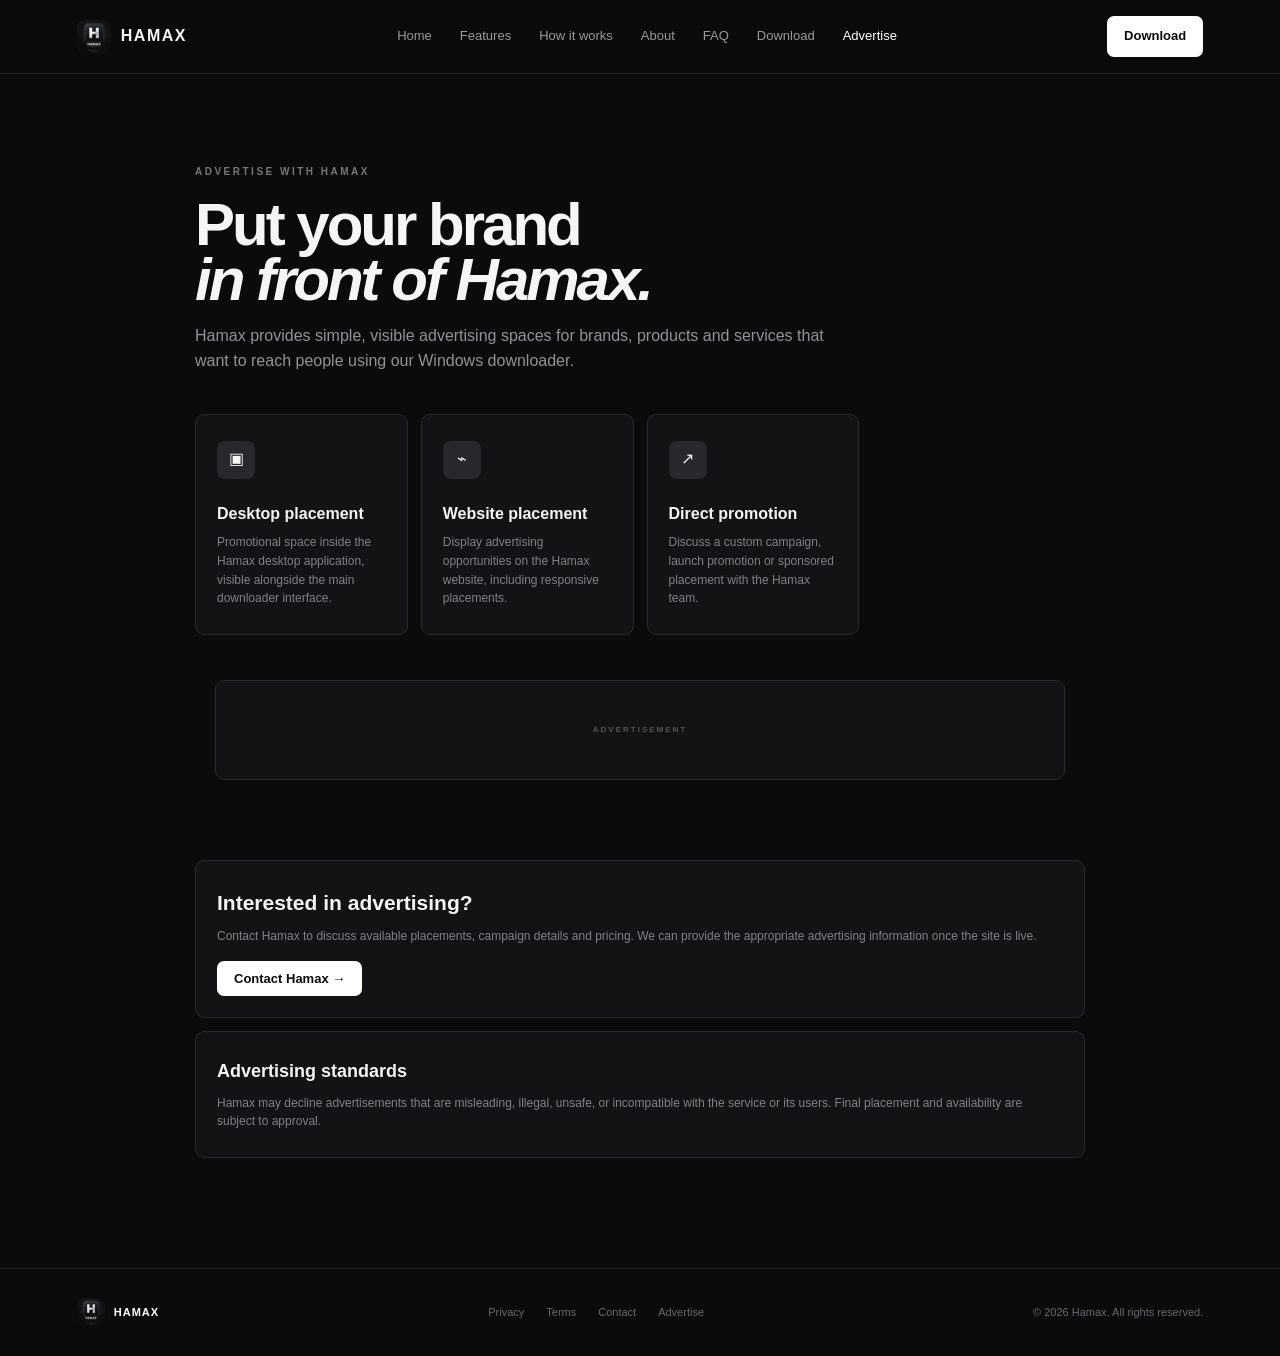
==== advertise.html @ fc196e13 "Add files via upload" ====
<!doctype html>
<html lang="en">
<head>
<meta charset="utf-8">
<meta name="viewport" content="width=device-width,initial-scale=1">
<title>Advertise with Hamax</title>
<meta name="description" content="Advertise your brand, product or service to Hamax users.">
<link rel="icon" href="hamax-icon.png">
<link rel="stylesheet" href="style.css">
<script async src="https://pagead2.googlesyndication.com/pagead/js/adsbygoogle.js?client=ca-pub-3201957532693982" crossorigin="anonymous"></script>
</head>
<body>
<header class="navbar">
<a class="brand" href="index.html"><img src="hamax-icon.png" alt="Hamax"><span>HAMAX</span></a>
<nav><a href="index.html">Home</a><a href="features.html">Features</a><a href="how-it-works.html">How it works</a><a href="about.html">About</a><a href="faq.html">FAQ</a><a href="download.html">Download</a><a href="advertise.html">Advertise</a></nav>
<a class="nav-cta" href="download.html">Download</a>
</header>

<main>
<section class="page">
<div class="kicker">ADVERTISE WITH HAMAX</div>
<h1>Put your brand<br><em>in front of Hamax.</em></h1>
<p class="page-intro">Hamax provides simple, visible advertising spaces for brands, products and services that want to reach people using our Windows downloader.</p>

<div class="grid" style="margin-top:35px">
<article class="card">
<div class="iconbox">▣</div>
<h3>Desktop placement</h3>
<p>Promotional space inside the Hamax desktop application, visible alongside the main downloader interface.</p>
</article>
<article class="card">
<div class="iconbox">⌁</div>
<h3>Website placement</h3>
<p>Display advertising opportunities on the Hamax website, including responsive placements.</p>
</article>
<article class="card">
<div class="iconbox">↗</div>
<h3>Direct promotion</h3>
<p>Discuss a custom campaign, launch promotion or sponsored placement with the Hamax team.</p>
</article>
</div>

<div class="ad" style="margin-top:45px">
<strong>ADVERTISEMENT</strong>
<ins class="adsbygoogle"
     style="display:block;width:100%"
     data-ad-client="ca-pub-3201957532693982"
     data-ad-slot="auto"
     data-ad-format="auto"
     data-full-width-responsive="true"></ins>
<script>(adsbygoogle = window.adsbygoogle || []).push({});</script>
</div>

<div class="card" style="margin-top:30px">
<h3 style="font-size:21px">Interested in advertising?</h3>
<p style="margin:8px 0 20px">Contact Hamax to discuss available placements, campaign details and pricing. We can provide the appropriate advertising information once the site is live.</p>
<a class="primary" href="contact.html">Contact Hamax →</a>
</div>

<div class="card" style="margin-top:13px">
<h3 style="font-size:18px">Advertising standards</h3>
<p style="margin-top:8px">Hamax may decline advertisements that are misleading, illegal, unsafe, or incompatible with the service or its users. Final placement and availability are subject to approval.</p>
</div>
</section>
</main>

<footer>
<div class="footer-brand"><img src="hamax-icon.png" alt="Hamax"> HAMAX</div>
<div class="footer-links"><a href="privacy.html">Privacy</a><a href="terms.html">Terms</a><a href="contact.html">Contact</a><a href="advertise.html">Advertise</a></div>
<div>© 2026 Hamax. All rights reserved.</div>
</footer>
<script src="script.js"></script>
</body>
</html>
---- style.css ----
*{box-sizing:border-box;margin:0;padding:0}
:root{--bg:#0b0b0c;--surface:#131315;--surface2:#19191c;--border:#29292d;--text:#f5f5f5;--muted:#99999f;--dim:#66666c}
html{scroll-behavior:smooth}
body{background:var(--bg);color:var(--text);font-family:Inter,"Segoe UI",Arial,sans-serif;line-height:1.55}
a{text-decoration:none;color:inherit}
.navbar{height:74px;padding:0 6%;border-bottom:1px solid #202024;display:flex;align-items:center;justify-content:space-between;position:sticky;top:0;z-index:20;background:rgba(11,11,12,.94);backdrop-filter:blur(12px)}
.brand{display:flex;align-items:center;gap:10px;font-weight:800;letter-spacing:1.5px}
.brand img{width:34px;height:34px;border-radius:8px;object-fit:contain}
nav{display:flex;gap:28px;color:#999;font-size:13px}
nav a:hover,nav a.active{color:#fff}
.nav-cta,.primary{background:#fff;color:#0b0b0c;border-radius:7px;padding:10px 17px;font-size:13px;font-weight:750}
.nav-cta:hover,.primary:hover{background:#dedede}
.hero{max-width:1180px;margin:auto;min-height:650px;padding:100px 30px;display:grid;grid-template-columns:1fr .9fr;align-items:center;gap:70px}
.kicker{font-size:10px;letter-spacing:2.5px;font-weight:800;color:#777}
h1{font-size:clamp(58px,7vw,92px);line-height:.93;letter-spacing:-5px;margin:17px 0 26px}
.hero h1 em{font-style:normal;color:#707075}
.lead{max-width:520px;color:#a0a0a6;font-size:17px}
.actions{display:flex;gap:12px;flex-wrap:wrap;margin-top:32px}
.secondary{border:1px solid #38383d;padding:10px 17px;border-radius:7px;font-size:13px;color:#ddd}
.secondary:hover{background:#18181b}
.note{margin-top:18px;color:#5d5d62;font-size:11px}
.product-preview{border:1px solid #303035;border-radius:14px;background:#151517;box-shadow:0 30px 90px #0008;overflow:hidden}
.preview-top{height:50px;border-bottom:1px solid #29292d;display:flex;align-items:center;justify-content:space-between;padding:0 16px}
.preview-brand{font-size:11px;font-weight:800;letter-spacing:1px;display:flex;align-items:center;gap:8px}
.preview-brand img{width:22px;height:22px;border-radius:5px}
.dots{display:flex;gap:5px}.dots i{width:6px;height:6px;background:#4d4d52;border-radius:50%}
.preview-body{display:grid;grid-template-columns:115px 1fr;min-height:390px}
.preview-side{background:#111113;border-right:1px solid #28282c;padding:18px 9px}
.pnav{padding:10px 9px;border-radius:6px;color:#6f6f74;font-size:10px;margin-bottom:4px}.pnav.active{background:#29292d;color:#fff}
.preview-content{padding:31px}.preview-content h3{font-size:20px;margin-bottom:20px}
.fake-input,.fake-select{border:1px solid #35353a;background:#0e0e10;border-radius:6px;padding:12px;color:#64646a;font-size:10px}
.fake-row{display:grid;grid-template-columns:1fr 1fr;gap:9px;margin-top:10px}.fake-select strong{display:block;color:#ddd;font-size:10px;margin-top:4px}.fake-select small{color:#606067;font-size:7px;letter-spacing:1px}
.fake-button{background:#fff;color:#111;text-align:center;padding:11px;border-radius:6px;margin-top:18px;font-size:10px;font-weight:800}
.progress{height:4px;background:#303035;border-radius:10px;margin-top:19px}.progress span{display:block;width:67%;height:100%;background:#aaa;border-radius:10px}
.ad{width:min(100% - 40px,900px);min-height:100px;margin:0 auto 80px;border:1px solid #28282d;border-radius:9px;background:#131315;display:flex;flex-direction:column;justify-content:center;align-items:center;color:#555}
.ad strong{font-size:8px;letter-spacing:2px;color:#555}.ad span{font-size:13px;color:#85858a;margin-top:4px}.ad small{font-size:8px;color:#505057}
.section{max-width:1180px;margin:auto;padding:30px 30px 100px}
.center{text-align:center}.center h2{font-size:43px;line-height:1.05;letter-spacing:-2px;margin:13px 0}.center p{color:#999;max-width:570px;margin:auto}
.grid{display:grid;grid-template-columns:repeat(4,1fr);gap:13px;margin-top:42px}
.card{background:var(--surface);border:1px solid var(--border);border-radius:9px;padding:26px 21px}.card:hover{border-color:#44444a}
.iconbox{width:38px;height:38px;border-radius:8px;background:#28282c;display:flex;align-items:center;justify-content:center;margin-bottom:23px;font-size:16px}
.card h3{font-size:16px;margin-bottom:7px}.card p{font-size:12px;color:#818187}
.steps{max-width:820px;margin:45px auto 0;display:grid;gap:12px}.step{display:grid;grid-template-columns:60px 1fr;gap:20px;padding:26px;background:var(--surface);border:1px solid var(--border);border-radius:9px}.num{color:#777;font-weight:800;font-size:12px}.step h3{font-size:18px;margin-bottom:5px}.step p{color:#85858b;font-size:13px}
.cta{max-width:1100px;margin:0 auto 100px;padding:45px;border:1px solid #303035;border-radius:10px;background:linear-gradient(120deg,#18181a,#111113);display:flex;align-items:center;justify-content:space-between;gap:25px}.cta h2{font-size:35px;letter-spacing:-1.5px;margin:8px 0}.cta p{color:#85858b;font-size:13px}
footer{border-top:1px solid #202024;padding:25px 6%;min-height:88px;display:flex;align-items:center;justify-content:space-between;color:#68686e;font-size:11px}.footer-brand{display:flex;align-items:center;gap:9px;color:#fff;font-weight:800;letter-spacing:1px}.footer-brand img{width:28px;height:28px;border-radius:7px}.footer-links{display:flex;gap:22px}.footer-links a:hover{color:#fff}
.page{max-width:950px;margin:auto;padding:90px 30px 110px}.page h1{font-size:60px;letter-spacing:-3px}.page-intro{color:#929298;max-width:650px;margin-top:-10px;margin-bottom:40px}.legal{background:var(--surface);border:1px solid var(--border);border-radius:9px;padding:30px}.legal h2{font-size:20px;margin:25px 0 8px}.legal h2:first-child{margin-top:0}.legal p,.legal li{color:#929298;font-size:13px}.legal ul{padding-left:20px;margin-top:8px}
.faqs{display:grid;gap:10px}.faqs details{background:var(--surface);border:1px solid var(--border);border-radius:8px;padding:20px 22px}.faqs summary{cursor:pointer;font-weight:650;font-size:14px}.faqs p{color:#888;font-size:13px;margin-top:12px}
@media(max-width:850px){nav{display:none}.hero{grid-template-columns:1fr;padding-top:65px}.grid{grid-template-columns:repeat(2,1fr)}.cta{margin-left:20px;margin-right:20px}}
@media(max-width:520px){.navbar{padding:0 18px}.nav-cta{padding:9px 12px}.hero{padding:55px 20px}.hero h1{font-size:58px}.preview-body{grid-template-columns:85px 1fr}.preview-content{padding:20px}.grid{grid-template-columns:1fr}.section{padding-left:20px;padding-right:20px}.cta{margin-left:15px;margin-right:15px;flex-direction:column;align-items:flex-start}.page{padding:60px 20px}.page h1{font-size:46px}footer{flex-direction:column;gap:15px}}
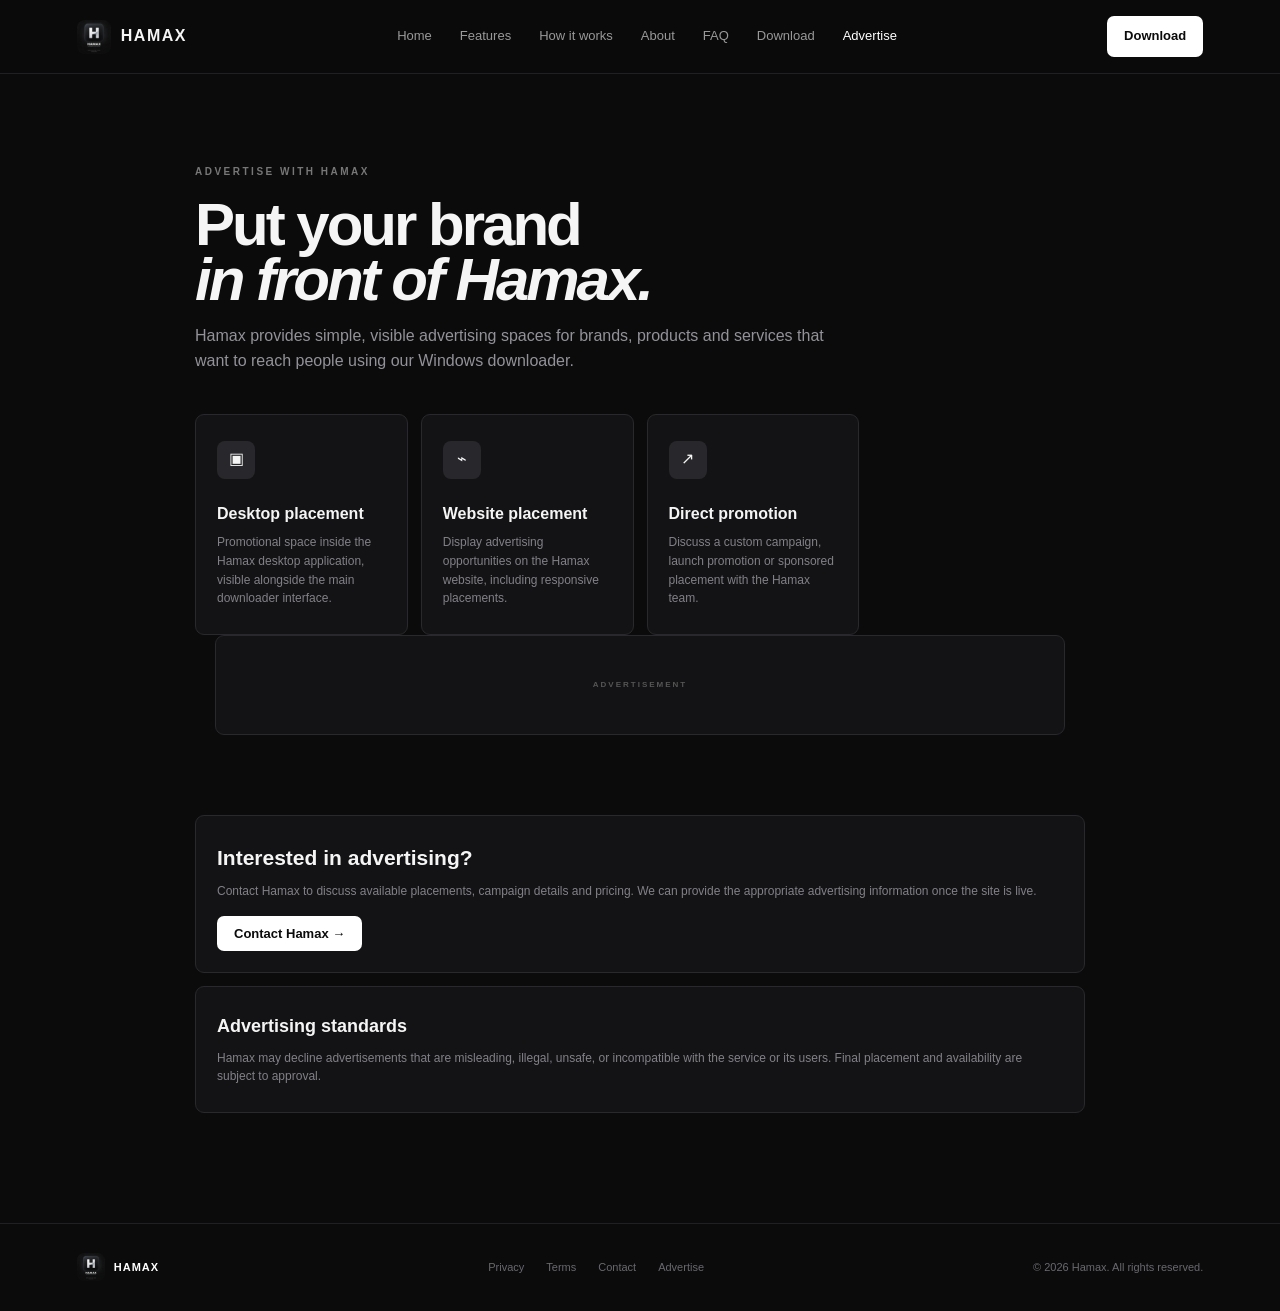
==== commit 951bd118: "Update advertise.html" ====
--- a/advertise.html
+++ b/advertise.html
@@ -40,15 +40,20 @@
 </article>
 </div>
 
-<div class="ad" style="margin-top:45px">
-<strong>ADVERTISEMENT</strong>
-<ins class="adsbygoogle"
-     style="display:block;width:100%"
-     data-ad-client="ca-pub-3201957532693982"
-     data-ad-slot="auto"
-     data-ad-format="auto"
-     data-full-width-responsive="true"></ins>
-<script>(adsbygoogle = window.adsbygoogle || []).push({});</script>
+<div class="ad">
+    <strong>ADVERTISEMENT</strong>
+
+    <script>
+      atOptions = {
+        'key' : '586d0c1e15835ad520b7a936d45fc69b',
+        'format' : 'iframe',
+        'height' : 90,
+        'width' : 728,
+        'params' : {}
+      };
+    </script>
+
+    <script src="https://www.highrevenueformat.com/586d0c1e15835ad520b7a936d45fc69b/invoke.js"></script>
 </div>
 
 <div class="card" style="margin-top:30px">
@@ -71,4 +76,4 @@
 </footer>
 <script src="script.js"></script>
 </body>
-</html>+</html>
